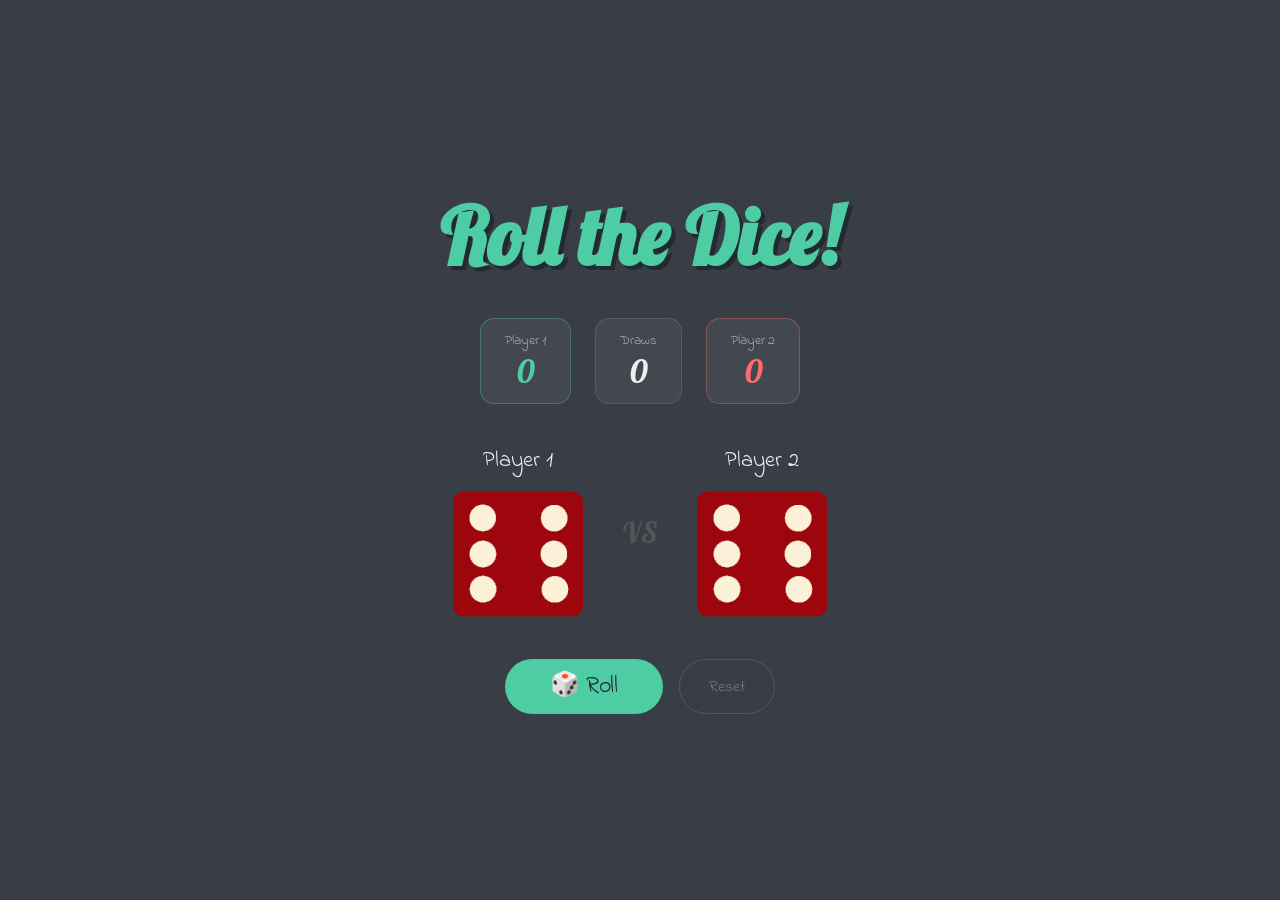
==== index.html @ b8812a45 "refactor: overhaul dice game with roll button, scores, and animations - Add Roll button — no longer " ====
<!DOCTYPE html>
<html lang="en">
  <head>
    <meta charset="UTF-8" />
    <meta name="viewport" content="width=device-width, initial-scale=1.0" />
    <title>Dice Game</title>
    <link rel="stylesheet" href="styles.css" />
    <link href="https://fonts.googleapis.com/css2?family=Lobster&family=Indie+Flower&display=swap" rel="stylesheet" />
  </head>
  <body>
    <div class="container">
      <h1 id="result">Roll the Dice!</h1>

      <div class="scoreboard">
        <div class="score p1">
          <span class="score-label">Player 1</span>
          <span class="score-value" id="score1">0</span>
        </div>
        <div class="score draws">
          <span class="score-label">Draws</span>
          <span class="score-value" id="draws">0</span>
        </div>
        <div class="score p2">
          <span class="score-label">Player 2</span>
          <span class="score-value" id="score2">0</span>
        </div>
      </div>

      <div class="dice-area">
        <div class="dice-container">
          <p class="player-label">Player 1</p>
          <img class="dice" id="dice1" src="images/dice6.png" alt="Player 1 dice" />
        </div>
        <div class="vs">VS</div>
        <div class="dice-container">
          <p class="player-label">Player 2</p>
          <img class="dice" id="dice2" src="images/dice6.png" alt="Player 2 dice" />
        </div>
      </div>

      <div class="buttons">
        <button id="rollBtn" onclick="rollDice()">🎲 Roll</button>
        <button id="resetBtn" onclick="resetScores()">Reset</button>
      </div>
    </div>

    <script src="index.js"></script>
  </body>
</html>
---- styles.css ----
* {
  box-sizing: border-box;
  margin: 0;
  padding: 0;
}

body {
  background-color: #393E46;
  min-height: 100vh;
  display: flex;
  align-items: center;
  justify-content: center;
}

.container {
  text-align: center;
  padding: 2rem 1.5rem;
  width: 100%;
  max-width: 680px;
  margin: auto;
}

h1 {
  font-family: 'Lobster', cursive;
  font-size: clamp(2.5rem, 8vw, 5rem);
  color: #4ECCA3;
  text-shadow: 4px 4px 0 #232931;
  margin-bottom: 2rem;
  transition: color 0.3s;
}

h1.win-p1 { color: #4ECCA3; }
h1.win-p2 { color: #FF6B6B; }
h1.draw   { color: #EEEEEE; }

/* Scoreboard */
.scoreboard {
  display: flex;
  justify-content: center;
  gap: 1.5rem;
  margin-bottom: 2.5rem;
}

.score {
  background: rgba(255, 255, 255, 0.05);
  border: 1px solid rgba(255, 255, 255, 0.1);
  border-radius: 14px;
  padding: 0.75rem 1.5rem;
  display: flex;
  flex-direction: column;
  align-items: center;
  min-width: 85px;
}

.score.p1 { border-color: rgba(78, 204, 163, 0.35); }
.score.p2 { border-color: rgba(255, 107, 107, 0.35); }

.score-label {
  font-family: 'Indie Flower', cursive;
  color: #aaa;
  font-size: 0.85rem;
}

.score-value {
  font-family: 'Lobster', cursive;
  font-size: 2rem;
  color: #EEEEEE;
}

.score.p1 .score-value { color: #4ECCA3; }
.score.p2 .score-value { color: #FF6B6B; }

/* Dice area */
.dice-area {
  display: flex;
  align-items: center;
  justify-content: center;
  gap: 2.5rem;
  margin-bottom: 2.5rem;
}

.dice-container {
  display: flex;
  flex-direction: column;
  align-items: center;
  gap: 0.75rem;
}

.player-label {
  font-family: 'Indie Flower', cursive;
  font-size: 1.4rem;
  color: #EEEEEE;
}

.vs {
  font-family: 'Lobster', cursive;
  font-size: 1.8rem;
  color: #555;
}

.dice {
  width: 130px;
  border-radius: 14px;
  transition: transform 0.3s, filter 0.3s;
}

.dice.winner {
  filter: drop-shadow(0 0 18px #4ECCA3);
  transform: scale(1.1);
}

#dice2.winner {
  filter: drop-shadow(0 0 18px #FF6B6B);
}

@keyframes roll {
  0%   { transform: rotate(0deg) scale(1); }
  20%  { transform: rotate(-18deg) scale(0.92); }
  50%  { transform: rotate(18deg) scale(0.92); }
  80%  { transform: rotate(-8deg) scale(0.96); }
  100% { transform: rotate(0deg) scale(1); }
}

.dice.rolling {
  animation: roll 0.35s ease-in-out;
}

/* Buttons */
.buttons {
  display: flex;
  justify-content: center;
  gap: 1rem;
}

button {
  font-family: 'Indie Flower', cursive;
  border: none;
  border-radius: 50px;
  cursor: pointer;
  transition: transform 0.1s, box-shadow 0.2s;
}

#rollBtn {
  font-size: 1.5rem;
  padding: 0.6rem 2.8rem;
  background: #4ECCA3;
  color: #232931;
}

#resetBtn {
  font-size: 1rem;
  padding: 0.6rem 1.8rem;
  background: transparent;
  color: #777;
  border: 1px solid #555;
}

button:hover {
  transform: translateY(-3px);
  box-shadow: 0 8px 24px rgba(0, 0, 0, 0.35);
}

button:active {
  transform: translateY(0);
}

/* Mobile */
@media (max-width: 480px) {
  .dice { width: 90px; }
  .dice-area { gap: 1.25rem; }
  .scoreboard { gap: 0.75rem; }
  .score { padding: 0.6rem 1rem; min-width: 70px; }
}
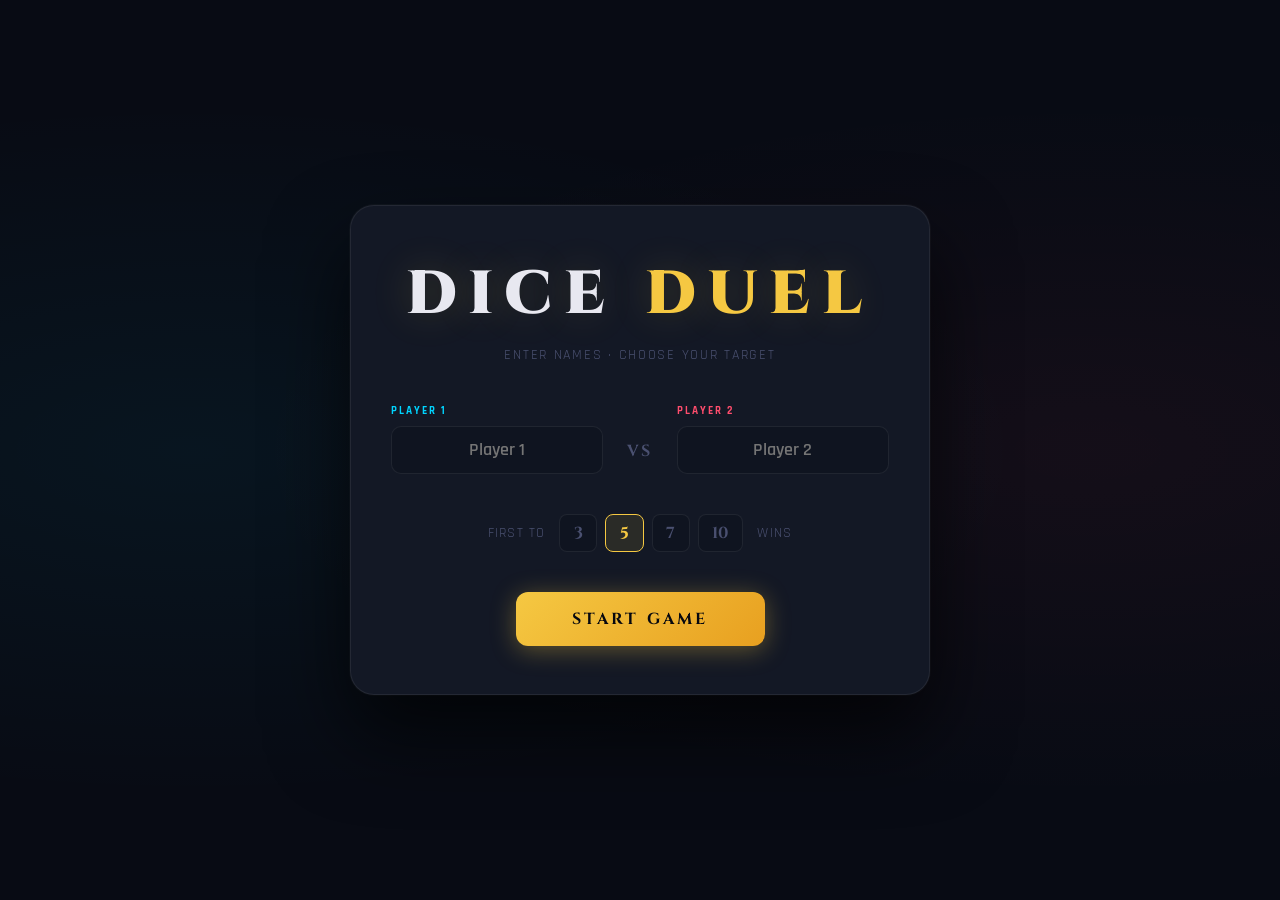
==== commit a92d9af6: "feat: rebuild as full Dice Duel game with premium UI - Setup screen: custom player names + first-to-" ====
--- a/index.html
+++ b/index.html
@@ -3,45 +3,97 @@
   <head>
     <meta charset="UTF-8" />
     <meta name="viewport" content="width=device-width, initial-scale=1.0" />
-    <title>Dice Game</title>
+    <title>Dice Duel</title>
+    <link rel="preconnect" href="https://fonts.googleapis.com" />
+    <link href="https://fonts.googleapis.com/css2?family=Cinzel:wght@400;700;900&family=Rajdhani:wght@500;600;700&display=swap" rel="stylesheet" />
     <link rel="stylesheet" href="styles.css" />
-    <link href="https://fonts.googleapis.com/css2?family=Lobster&family=Indie+Flower&display=swap" rel="stylesheet" />
   </head>
   <body>
-    <div class="container">
-      <h1 id="result">Roll the Dice!</h1>
 
-      <div class="scoreboard">
-        <div class="score p1">
-          <span class="score-label">Player 1</span>
-          <span class="score-value" id="score1">0</span>
+    <!-- SETUP -->
+    <div id="setup-screen" class="screen active">
+      <div class="setup-card">
+        <h1 class="game-title">DICE <span class="accent">DUEL</span></h1>
+        <p class="subtitle">Enter names · choose your target</p>
+
+        <div class="name-inputs">
+          <div class="player-input p1">
+            <label>Player 1</label>
+            <input type="text" id="p1-name" placeholder="Player 1" maxlength="12" />
+          </div>
+          <div class="vs-divider">VS</div>
+          <div class="player-input p2">
+            <label>Player 2</label>
+            <input type="text" id="p2-name" placeholder="Player 2" maxlength="12" />
+          </div>
         </div>
-        <div class="score draws">
-          <span class="score-label">Draws</span>
-          <span class="score-value" id="draws">0</span>
+
+        <div class="target-select">
+          <span>First to</span>
+          <div class="target-options">
+            <button class="target-btn" data-value="3">3</button>
+            <button class="target-btn active" data-value="5">5</button>
+            <button class="target-btn" data-value="7">7</button>
+            <button class="target-btn" data-value="10">10</button>
+          </div>
+          <span>wins</span>
         </div>
-        <div class="score p2">
-          <span class="score-label">Player 2</span>
-          <span class="score-value" id="score2">0</span>
+
+        <button class="cta-btn" onclick="startGame()">START GAME</button>
+      </div>
+    </div>
+
+    <!-- GAME -->
+    <div id="game-screen" class="screen">
+      <h1 class="game-title top">DICE <span class="accent">DUEL</span></h1>
+
+      <div class="result-banner" id="result-banner">
+        <span id="result-text">Roll to begin!</span>
+      </div>
+
+      <div class="arena">
+        <div class="player-panel p1-panel" id="p1-panel">
+          <div class="player-name" id="p1-display">Player 1</div>
+          <div class="dice-wrapper">
+            <img class="dice-img" id="dice1" src="images/dice6.png" alt="Player 1 dice" />
+          </div>
+          <div class="player-score">
+            <span class="score-num" id="p1-score">0</span>
+            <span class="score-label">wins</span>
+          </div>
+        </div>
+
+        <div class="center-col">
+          <div class="vs-badge">VS</div>
+          <button class="roll-btn" id="roll-btn" onclick="rollDice()">
+            <span class="roll-icon">🎲</span>
+            <span>ROLL</span>
+          </button>
+          <div class="round-info" id="round-info">First to 5 wins</div>
+        </div>
+
+        <div class="player-panel p2-panel" id="p2-panel">
+          <div class="player-name" id="p2-display">Player 2</div>
+          <div class="dice-wrapper">
+            <img class="dice-img" id="dice2" src="images/dice6.png" alt="Player 2 dice" />
+          </div>
+          <div class="player-score">
+            <span class="score-num" id="p2-score">0</span>
+            <span class="score-label">wins</span>
+          </div>
         </div>
       </div>
+    </div>
 
-      <div class="dice-area">
-        <div class="dice-container">
-          <p class="player-label">Player 1</p>
-          <img class="dice" id="dice1" src="images/dice6.png" alt="Player 1 dice" />
-        </div>
-        <div class="vs">VS</div>
-        <div class="dice-container">
-          <p class="player-label">Player 2</p>
-          <img class="dice" id="dice2" src="images/dice6.png" alt="Player 2 dice" />
-        </div>
+    <!-- GAME OVER -->
+    <div id="gameover-screen" class="screen">
+      <div class="winner-card">
+        <div class="trophy">🏆</div>
+        <h2 class="winner-title" id="winner-title">Player 1 Wins!</h2>
+        <div class="final-scores" id="final-scores"></div>
+        <button class="cta-btn" onclick="showSetup()">PLAY AGAIN</button>
       </div>
-
-      <div class="buttons">
-        <button id="rollBtn" onclick="rollDice()">🎲 Roll</button>
-        <button id="resetBtn" onclick="resetScores()">Reset</button>
-      </div>
+      <div class="confetti-container" id="confetti"></div>
     </div>
 
     <script src="index.js"></script>
--- a/styles.css
+++ b/styles.css
@@ -1,173 +1,417 @@
-* {
-  box-sizing: border-box;
-  margin: 0;
-  padding: 0;
-}
+:root {
+  --bg:      #080b14;
+  --surface: #0f1420;
+  --card:    #131825;
+  --border:  rgba(255, 255, 255, 0.07);
+  --gold:    #f5c842;
+  --gold2:   #e8a020;
+  --p1:      #00d4ff;
+  --p2:      #ff4d6d;
+  --text:    #e8e8f0;
+  --muted:   #4a5070;
+}
+
+* { box-sizing: border-box; margin: 0; padding: 0; }
 
 body {
-  background-color: #393E46;
+  font-family: 'Rajdhani', sans-serif;
+  background: var(--bg);
+  color: var(--text);
   min-height: 100vh;
-  display: flex;
-  align-items: center;
-  justify-content: center;
-}
-
-.container {
+  background-image:
+    radial-gradient(ellipse at 15% 50%, rgba(0, 212, 255, 0.05) 0%, transparent 55%),
+    radial-gradient(ellipse at 85% 50%, rgba(255, 77, 109, 0.05) 0%, transparent 55%);
+}
+
+/* ── Screens ── */
+.screen { display: none; width: 100%; min-height: 100vh; }
+.screen.active {
+  display: flex;
+  flex-direction: column;
+  align-items: center;
+  justify-content: center;
+  padding: 2rem 1.5rem;
+}
+
+/* ── Title ── */
+.game-title {
+  font-family: 'Cinzel', serif;
+  font-size: clamp(2.2rem, 6vw, 3.8rem);
+  font-weight: 900;
+  letter-spacing: 0.2em;
+  color: var(--text);
+  text-shadow: 0 0 40px rgba(245, 200, 66, 0.2);
+  user-select: none;
+}
+.game-title.top { margin-bottom: 0.5rem; }
+.accent { color: var(--gold); }
+
+/* ── SETUP ── */
+.setup-card {
+  background: var(--card);
+  border: 1px solid var(--border);
+  border-radius: 24px;
+  padding: 3rem 2.5rem;
+  max-width: 580px;
+  width: 100%;
   text-align: center;
-  padding: 2rem 1.5rem;
-  width: 100%;
-  max-width: 680px;
-  margin: auto;
-}
-
-h1 {
-  font-family: 'Lobster', cursive;
-  font-size: clamp(2.5rem, 8vw, 5rem);
-  color: #4ECCA3;
-  text-shadow: 4px 4px 0 #232931;
-  margin-bottom: 2rem;
-  transition: color 0.3s;
-}
-
-h1.win-p1 { color: #4ECCA3; }
-h1.win-p2 { color: #FF6B6B; }
-h1.draw   { color: #EEEEEE; }
-
-/* Scoreboard */
-.scoreboard {
-  display: flex;
-  justify-content: center;
+  box-shadow: 0 40px 80px rgba(0, 0, 0, 0.7), 0 0 0 1px rgba(255,255,255,0.03);
+}
+
+.subtitle {
+  color: var(--muted);
+  font-size: 0.9rem;
+  letter-spacing: 0.12em;
+  text-transform: uppercase;
+  margin: 0.6rem 0 2.5rem;
+}
+
+.name-inputs {
+  display: flex;
+  align-items: center;
   gap: 1.5rem;
   margin-bottom: 2.5rem;
 }
 
-.score {
-  background: rgba(255, 255, 255, 0.05);
-  border: 1px solid rgba(255, 255, 255, 0.1);
+.player-input {
+  flex: 1;
+  display: flex;
+  flex-direction: column;
+  gap: 0.5rem;
+  text-align: left;
+}
+.player-input label {
+  font-size: 0.7rem;
+  font-weight: 700;
+  letter-spacing: 0.18em;
+  text-transform: uppercase;
+}
+.p1 label { color: var(--p1); }
+.p2 label { color: var(--p2); }
+
+.player-input input {
+  background: var(--surface);
+  border: 1px solid var(--border);
+  border-radius: 10px;
+  color: var(--text);
+  font-family: 'Rajdhani', sans-serif;
+  font-size: 1.1rem;
+  font-weight: 600;
+  padding: 0.75rem 1rem;
+  text-align: center;
+  outline: none;
+  transition: border-color 0.2s, box-shadow 0.2s;
+  width: 100%;
+}
+.p1 input:focus { border-color: var(--p1); box-shadow: 0 0 0 3px rgba(0,212,255,0.12); }
+.p2 input:focus { border-color: var(--p2); box-shadow: 0 0 0 3px rgba(255,77,109,0.12); }
+
+.vs-divider {
+  font-family: 'Cinzel', serif;
+  font-weight: 700;
+  color: var(--muted);
+  font-size: 1rem;
+  letter-spacing: 0.15em;
+  padding-top: 1.5rem;
+  flex-shrink: 0;
+}
+
+.target-select {
+  display: flex;
+  align-items: center;
+  justify-content: center;
+  gap: 0.9rem;
+  margin-bottom: 2.5rem;
+  color: var(--muted);
+  font-size: 0.85rem;
+  letter-spacing: 0.08em;
+  text-transform: uppercase;
+}
+
+.target-options { display: flex; gap: 0.5rem; }
+
+.target-btn {
+  background: var(--surface);
+  border: 1px solid var(--border);
+  border-radius: 8px;
+  color: var(--muted);
+  cursor: pointer;
+  font-family: 'Cinzel', serif;
+  font-size: 1rem;
+  font-weight: 700;
+  padding: 0.45rem 0.85rem;
+  transition: all 0.2s;
+}
+.target-btn:hover { border-color: var(--gold); color: var(--gold); }
+.target-btn.active {
+  background: rgba(245, 200, 66, 0.1);
+  border-color: var(--gold);
+  color: var(--gold);
+}
+
+.cta-btn {
+  background: linear-gradient(135deg, var(--gold), var(--gold2));
+  border: none;
+  border-radius: 12px;
+  color: #06080f;
+  cursor: pointer;
+  font-family: 'Cinzel', serif;
+  font-size: 1rem;
+  font-weight: 700;
+  letter-spacing: 0.2em;
+  padding: 1rem 3.5rem;
+  box-shadow: 0 4px 24px rgba(245, 200, 66, 0.35);
+  transition: transform 0.15s, box-shadow 0.2s;
+}
+.cta-btn:hover {
+  transform: translateY(-3px);
+  box-shadow: 0 10px 36px rgba(245, 200, 66, 0.55);
+}
+.cta-btn:active { transform: translateY(0); }
+
+/* ── GAME SCREEN ── */
+#game-screen { gap: 1rem; }
+
+.result-banner {
+  font-family: 'Cinzel', serif;
+  font-size: clamp(1.4rem, 4vw, 2.6rem);
+  font-weight: 700;
+  letter-spacing: 0.08em;
+  text-align: center;
+  min-height: 3.2rem;
+  display: flex;
+  align-items: center;
+  justify-content: center;
+  color: var(--text);
+  transition: color 0.3s;
+}
+.result-banner.p1-win #result-text { color: var(--p1); text-shadow: 0 0 30px rgba(0,212,255,0.5); }
+.result-banner.p2-win #result-text { color: var(--p2); text-shadow: 0 0 30px rgba(255,77,109,0.5); }
+.result-banner.draw   #result-text { color: var(--gold); }
+
+@keyframes resultPop {
+  0%   { transform: scale(0.85); opacity: 0; }
+  60%  { transform: scale(1.05); }
+  100% { transform: scale(1);    opacity: 1; }
+}
+.result-banner.pop #result-text { animation: resultPop 0.35s ease-out forwards; }
+
+.arena {
+  display: flex;
+  align-items: center;
+  justify-content: center;
+  gap: 2rem;
+  width: 100%;
+  max-width: 860px;
+}
+
+/* ── Player Panels ── */
+.player-panel {
+  flex: 1;
+  max-width: 270px;
+  background: var(--card);
+  border: 1px solid var(--border);
+  border-radius: 22px;
+  padding: 2rem 1.5rem;
+  display: flex;
+  flex-direction: column;
+  align-items: center;
+  gap: 1.2rem;
+  transition: border-color 0.35s, box-shadow 0.35s;
+}
+.p1-panel { border-color: rgba(0, 212, 255, 0.12); }
+.p2-panel { border-color: rgba(255, 77, 109, 0.12); }
+
+.p1-panel.winner {
+  border-color: var(--p1);
+  box-shadow: 0 0 50px rgba(0, 212, 255, 0.18), inset 0 0 30px rgba(0,212,255,0.04);
+}
+.p2-panel.winner {
+  border-color: var(--p2);
+  box-shadow: 0 0 50px rgba(255, 77, 109, 0.18), inset 0 0 30px rgba(255,77,109,0.04);
+}
+
+.player-name {
+  font-family: 'Cinzel', serif;
+  font-size: 1rem;
+  font-weight: 700;
+  letter-spacing: 0.15em;
+  text-transform: uppercase;
+}
+.p1-panel .player-name { color: var(--p1); }
+.p2-panel .player-name { color: var(--p2); }
+
+.dice-wrapper { display: flex; align-items: center; justify-content: center; }
+
+.dice-img {
+  width: 140px;
   border-radius: 14px;
-  padding: 0.75rem 1.5rem;
+  transition: transform 0.35s, filter 0.35s;
+}
+.p1-panel.winner .dice-img { filter: drop-shadow(0 0 18px var(--p1)); transform: scale(1.06); }
+.p2-panel.winner .dice-img { filter: drop-shadow(0 0 18px var(--p2)); transform: scale(1.06); }
+
+@keyframes diceRoll {
+  0%   { transform: rotate(0deg)   scale(1); }
+  18%  { transform: rotate(-22deg) scale(0.88); }
+  42%  { transform: rotate(22deg)  scale(0.86); }
+  66%  { transform: rotate(-12deg) scale(0.92); }
+  84%  { transform: rotate(5deg)   scale(0.97); }
+  100% { transform: rotate(0deg)   scale(1); }
+}
+.dice-img.rolling { animation: diceRoll 0.48s ease-in-out; }
+
+.player-score { display: flex; align-items: baseline; gap: 0.4rem; }
+
+.score-num {
+  font-family: 'Cinzel', serif;
+  font-size: 3.2rem;
+  font-weight: 900;
+  line-height: 1;
+}
+.p1-panel .score-num { color: var(--p1); }
+.p2-panel .score-num { color: var(--p2); }
+
+.score-label {
+  font-size: 0.7rem;
+  letter-spacing: 0.12em;
+  text-transform: uppercase;
+  color: var(--muted);
+}
+
+/* ── Center Column ── */
+.center-col {
   display: flex;
   flex-direction: column;
   align-items: center;
-  min-width: 85px;
-}
-
-.score.p1 { border-color: rgba(78, 204, 163, 0.35); }
-.score.p2 { border-color: rgba(255, 107, 107, 0.35); }
-
-.score-label {
-  font-family: 'Indie Flower', cursive;
-  color: #aaa;
-  font-size: 0.85rem;
-}
-
-.score-value {
-  font-family: 'Lobster', cursive;
-  font-size: 2rem;
-  color: #EEEEEE;
-}
-
-.score.p1 .score-value { color: #4ECCA3; }
-.score.p2 .score-value { color: #FF6B6B; }
-
-/* Dice area */
-.dice-area {
-  display: flex;
-  align-items: center;
-  justify-content: center;
-  gap: 2.5rem;
+  gap: 1.5rem;
+  flex-shrink: 0;
+}
+
+.vs-badge {
+  font-family: 'Cinzel', serif;
+  font-size: 1.2rem;
+  font-weight: 900;
+  color: var(--muted);
+  letter-spacing: 0.25em;
+}
+
+.roll-btn {
+  background: linear-gradient(135deg, var(--gold), var(--gold2));
+  border: none;
+  border-radius: 50%;
+  color: #06080f;
+  cursor: pointer;
+  width: 92px;
+  height: 92px;
+  display: flex;
+  flex-direction: column;
+  align-items: center;
+  justify-content: center;
+  font-family: 'Cinzel', serif;
+  font-size: 0.65rem;
+  font-weight: 700;
+  letter-spacing: 0.18em;
+  gap: 2px;
+  box-shadow: 0 4px 24px rgba(245, 200, 66, 0.4), 0 0 0 1px rgba(245,200,66,0.15);
+  transition: transform 0.15s, box-shadow 0.2s;
+}
+.roll-icon { font-size: 1.9rem; }
+
+.roll-btn:hover {
+  transform: scale(1.1);
+  box-shadow: 0 8px 36px rgba(245, 200, 66, 0.6), 0 0 0 2px rgba(245,200,66,0.25);
+}
+.roll-btn:active { transform: scale(0.95); }
+.roll-btn:disabled { opacity: 0.45; cursor: not-allowed; transform: none; box-shadow: none; }
+
+.round-info {
+  font-size: 0.78rem;
+  letter-spacing: 0.08em;
+  text-transform: uppercase;
+  color: var(--muted);
+  text-align: center;
+}
+
+/* ── GAME OVER ── */
+#gameover-screen { position: relative; }
+
+.winner-card {
+  background: var(--card);
+  border: 1px solid rgba(245, 200, 66, 0.2);
+  border-radius: 24px;
+  padding: 4rem 3rem;
+  text-align: center;
+  position: relative;
+  z-index: 10;
+  max-width: 480px;
+  width: 100%;
+  box-shadow: 0 40px 80px rgba(0,0,0,0.7), 0 0 60px rgba(245,200,66,0.06);
+}
+
+.trophy {
+  font-size: 5rem;
+  margin-bottom: 1rem;
+  display: block;
+  animation: trophyBounce 1.8s ease-in-out infinite;
+}
+@keyframes trophyBounce {
+  0%, 100% { transform: translateY(0)   rotate(0deg); }
+  25%       { transform: translateY(-8px) rotate(-6deg); }
+  75%       { transform: translateY(-8px) rotate(6deg); }
+}
+
+.winner-title {
+  font-family: 'Cinzel', serif;
+  font-size: clamp(1.8rem, 5vw, 2.8rem);
+  font-weight: 900;
+  color: var(--gold);
+  text-shadow: 0 0 40px rgba(245, 200, 66, 0.45);
+  letter-spacing: 0.1em;
+  margin-bottom: 1.5rem;
+}
+
+.final-scores {
+  display: flex;
+  justify-content: center;
+  align-items: baseline;
+  gap: 1.5rem;
   margin-bottom: 2.5rem;
-}
-
-.dice-container {
-  display: flex;
-  flex-direction: column;
-  align-items: center;
-  gap: 0.75rem;
-}
-
-.player-label {
-  font-family: 'Indie Flower', cursive;
-  font-size: 1.4rem;
-  color: #EEEEEE;
-}
-
-.vs {
-  font-family: 'Lobster', cursive;
-  font-size: 1.8rem;
-  color: #555;
-}
-
-.dice {
-  width: 130px;
-  border-radius: 14px;
-  transition: transform 0.3s, filter 0.3s;
-}
-
-.dice.winner {
-  filter: drop-shadow(0 0 18px #4ECCA3);
-  transform: scale(1.1);
-}
-
-#dice2.winner {
-  filter: drop-shadow(0 0 18px #FF6B6B);
-}
-
-@keyframes roll {
-  0%   { transform: rotate(0deg) scale(1); }
-  20%  { transform: rotate(-18deg) scale(0.92); }
-  50%  { transform: rotate(18deg) scale(0.92); }
-  80%  { transform: rotate(-8deg) scale(0.96); }
-  100% { transform: rotate(0deg) scale(1); }
-}
-
-.dice.rolling {
-  animation: roll 0.35s ease-in-out;
-}
-
-/* Buttons */
-.buttons {
-  display: flex;
-  justify-content: center;
-  gap: 1rem;
-}
-
-button {
-  font-family: 'Indie Flower', cursive;
-  border: none;
-  border-radius: 50px;
-  cursor: pointer;
-  transition: transform 0.1s, box-shadow 0.2s;
-}
-
-#rollBtn {
-  font-size: 1.5rem;
-  padding: 0.6rem 2.8rem;
-  background: #4ECCA3;
-  color: #232931;
-}
-
-#resetBtn {
-  font-size: 1rem;
-  padding: 0.6rem 1.8rem;
-  background: transparent;
-  color: #777;
-  border: 1px solid #555;
-}
-
-button:hover {
-  transform: translateY(-3px);
-  box-shadow: 0 8px 24px rgba(0, 0, 0, 0.35);
-}
-
-button:active {
-  transform: translateY(0);
-}
-
-/* Mobile */
-@media (max-width: 480px) {
-  .dice { width: 90px; }
-  .dice-area { gap: 1.25rem; }
-  .scoreboard { gap: 0.75rem; }
-  .score { padding: 0.6rem 1rem; min-width: 70px; }
-}
+  font-family: 'Cinzel', serif;
+}
+.final-scores .fs-name { font-size: 0.8rem; letter-spacing: 0.1em; text-transform: uppercase; display: block; }
+.final-scores .fs-num  { font-size: 2.8rem; font-weight: 900; line-height: 1; }
+.final-scores .fs-sep  { color: var(--muted); font-size: 1.5rem; }
+
+/* ── Confetti ── */
+.confetti-container {
+  position: fixed;
+  inset: 0;
+  pointer-events: none;
+  overflow: hidden;
+  z-index: 5;
+}
+.confetti-piece {
+  position: absolute;
+  top: -16px;
+  opacity: 0;
+  animation: confettiFall linear forwards;
+}
+@keyframes confettiFall {
+  0%   { opacity: 1;   transform: translateY(0)     rotate(0deg); }
+  100% { opacity: 0.2; transform: translateY(110vh) rotate(780deg); }
+}
+
+/* ── Mobile ── */
+@media (max-width: 620px) {
+  .arena { flex-direction: column; gap: 0.75rem; }
+  .player-panel { flex-direction: row; max-width: 100%; width: 100%; padding: 1rem 1.25rem; gap: 1rem; }
+  .center-col { flex-direction: row; gap: 1rem; }
+  .vs-badge, .round-info { display: none; }
+  .dice-img { width: 80px; }
+  .score-num { font-size: 2.2rem; }
+  .name-inputs { flex-direction: column; }
+  .vs-divider { padding-top: 0; }
+  .target-select { flex-wrap: wrap; gap: 0.5rem; justify-content: center; }
+  .setup-card { padding: 2rem 1.5rem; }
+}
